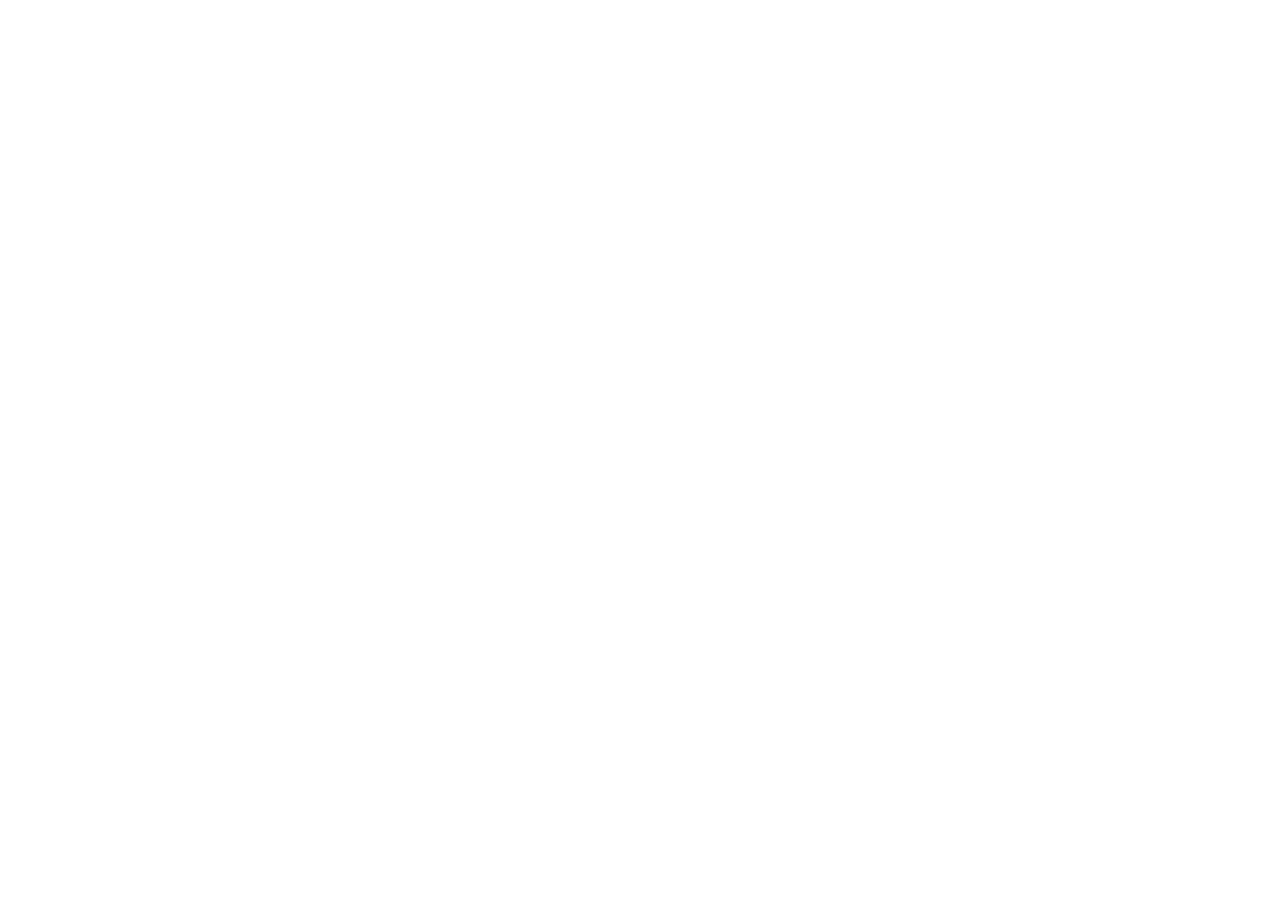
==== index.html @ 8db6cb1d "Criacao do Projeto" ====
<!DOCTYPE html>
<html lang="pt-BR">
  <head>
    <meta charset="UTF-8" />
    <meta name="viewport" content="width=device-width, initial-scale=1.0" />
    <link rel="stylesheet" href="/css/style.css" />
    <title>Telas - Clima HTML CSS</title>
  </head>
  <body>
    <main class="telas container">
      <h1>Telas</h1>
        <ul class="telas__galeria">
            <li><a href="ensolarado.html">Ensolarado</a></li>
            <li><a href="parcialmente-nublado.html">Parcialmente nublado</a></li>
            <li><a href="neve.html">Neve</a></li>
            <li><a href="chuva.html">Chuva</a></li>
            <li><a href="neblina.html">Neblina</a></li>
            <li><a href="tempestade.html">Tempestade</a></li>
        </ul>

    </main>
  </body>
</html>
---- css/style.css ----
@import url("https://fonts.googleapis.com/css2?family=Nunito:wght@400;600;700&display=swap");

:root {
  --bg-ensolarado: #01b8df;
  --bg-parciamente-nublado: #ffa218;
  --bg-neve: #6cb4d9;
  --bg-chuva: #013e6e;
  --bg-nublado: #19b38a;
  --bg-tempestade: #796f9f;
  --container-width: 86.5%;
}

* {
  margin: 0;
  padding: 0;
  box-sizing: border-box;
  color: #fff;
  font-family: "Nunito", sans-serif;
}

body {
  height: 100vh;
  display: flex;
  flex-direction: column;
  justify-content: space-between;
}

ul {
  list-style: none;
}

.container {
  width: var(--container-width);
  margin-inline: auto;
}

.telas {
  height: 100vh;
  display: flex;
  flex-direction: column;
  align-items: center;
  justify-content: center;
  gap: 40px;
}

.telas__galeria {
  display: flex;
  gap: 40px;
}

.bg--ensolarado {
  background-color: var(--bg-ensolarado);
}

.cabecalho,
.principal,
.previsoes {
  padding: 1em;
  display: flex;
  justify-content: center;
  align-items: center;
}

.cabecalho {
  justify-content: space-between;
}

.cabecalho__titulo {
  font-weight: 600;
}

.cabecalho__icone {
  height: 22px;
}

.principal {
  flex-direction: column;
  align-items: center;
}

.principal__condicao {
  font-size: 16px;
  font-weight: 400;
}

.principal__imagem-condicao {
  width: 200px;
}

.principal__temperatura {
  font-size: 72px;
  font-weight: 700;
}

.previsoes__lista {
  width: 100%;
}

.previsoes__item {
  margin-bottom: 10px;
  display: flex;
  justify-content: space-between;
}

.previsoes__icone {
  width: 22px;
  margin-right: 10px;
}

.previsoes__dia {
  margin-right: auto;
  font-size: 22px;
}

.previsoes__minimo-maxima {
  font-size: 22px;
  font-weight: 700;
}
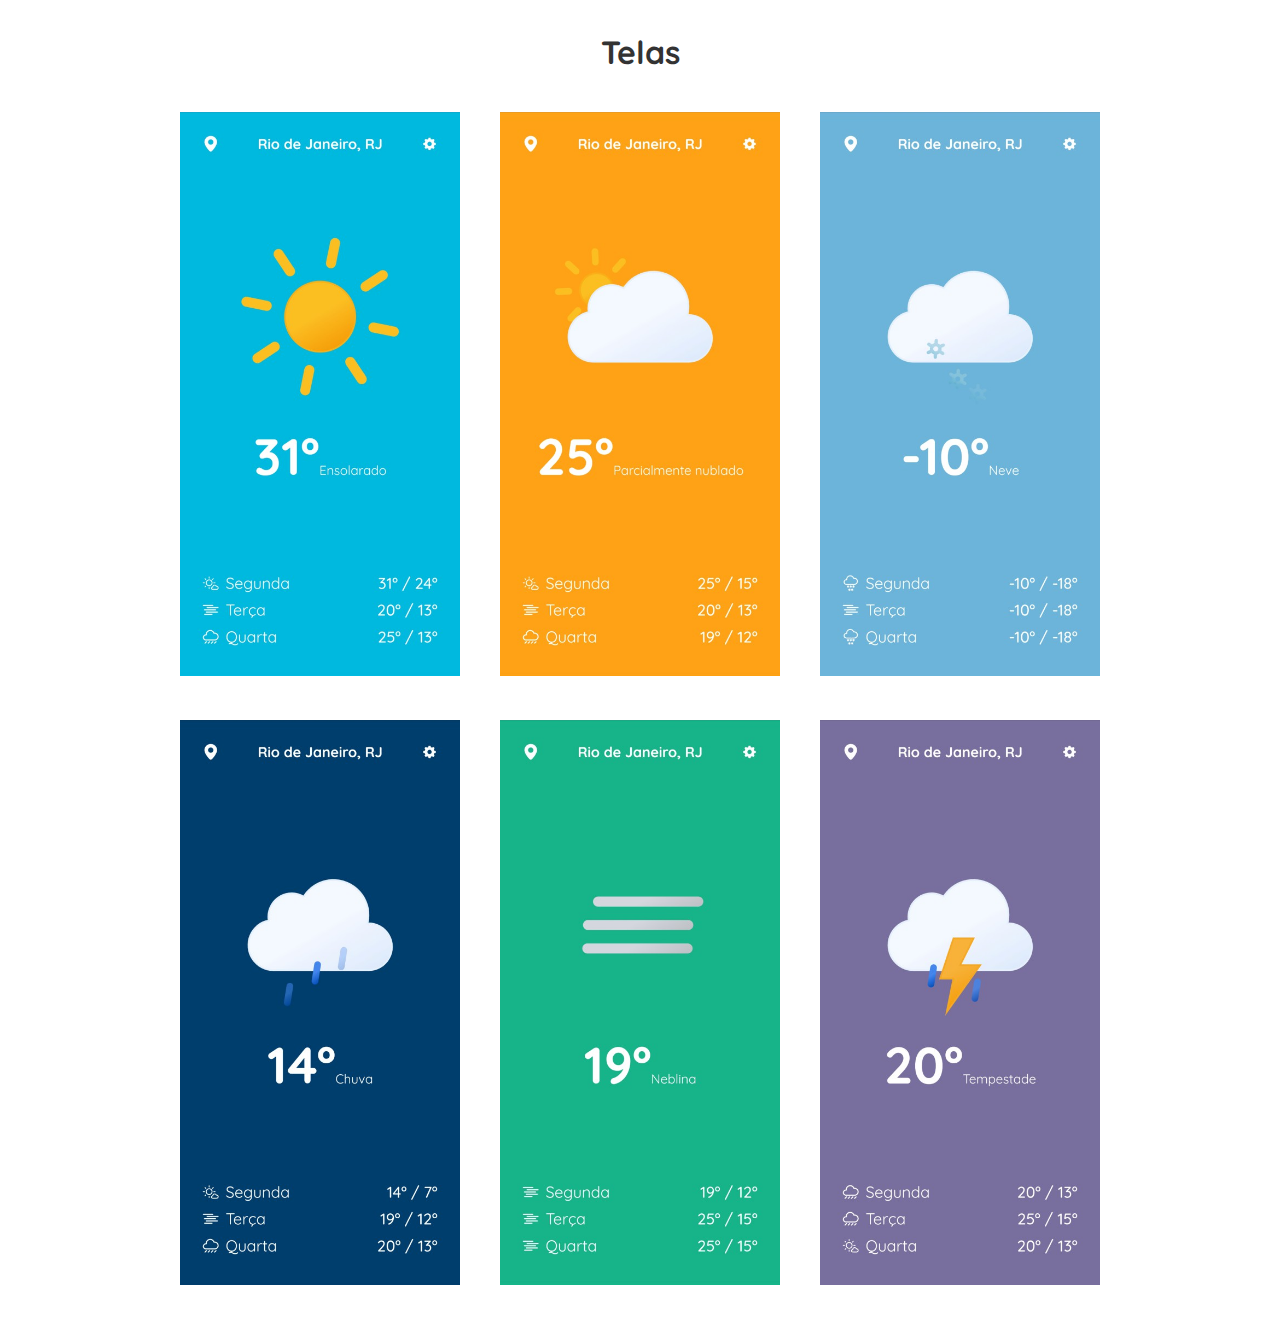
==== commit e2c5ebe6: "Adicionando Imagens das Telas na Pagina Principal" ====
--- a/index.html
+++ b/index.html
@@ -10,12 +10,12 @@
     <main class="telas container">
       <h1>Telas</h1>
         <ul class="telas__galeria">
-            <li><a href="ensolarado.html">Ensolarado</a></li>
-            <li><a href="parcialmente-nublado.html">Parcialmente nublado</a></li>
-            <li><a href="neve.html">Neve</a></li>
-            <li><a href="chuva.html">Chuva</a></li>
-            <li><a href="neblina.html">Neblina</a></li>
-            <li><a href="tempestade.html">Tempestade</a></li>
+            <li><a href="ensolarado.html"><img src="/imagens/tela-ensolarado.jpg" alt=""></a></li>
+            <li><a href="parcialmente-nublado.html"><img src="/imagens/tela-parcialmente-nublado.jpg" alt=""></a></li>
+            <li><a href="neve.html"><img src="/imagens/tela-neve.jpg" alt=""></a></li>
+            <li><a href="chuva.html"><img src="/imagens/tela-chuva.jpg" alt=""></a></li>
+            <li><a href="neblina.html"><img src="/imagens/tela-neblina.jpg" alt=""></a></li>
+            <li><a href="tempestade.html"><img src="/imagens/tela-tempestade.jpg" alt=""></a></li>
         </ul>
 
     </main>
--- a/css/style.css
+++ b/css/style.css
@@ -1,11 +1,11 @@
-@import url("https://fonts.googleapis.com/css2?family=Nunito:wght@400;600;700&display=swap");
+@import url("https://fonts.googleapis.com/css2?family=Quicksand:wght@300;400;500;700&display=swap");
 
 :root {
   --bg-ensolarado: #01b8df;
   --bg-parciamente-nublado: #ffa218;
   --bg-neve: #6cb4d9;
   --bg-chuva: #013e6e;
-  --bg-nublado: #19b38a;
+  --bg-neblina: #19b38a;
   --bg-tempestade: #796f9f;
   --container-width: 86.5%;
 }
@@ -15,7 +15,7 @@
   padding: 0;
   box-sizing: border-box;
   color: #fff;
-  font-family: "Nunito", sans-serif;
+  font-family: "Quicksand", sans-serif;
 }
 
 body {
@@ -35,7 +35,7 @@
 }
 
 .telas {
-  height: 100vh;
+  padding: 2em;
   display: flex;
   flex-direction: column;
   align-items: center;
@@ -43,19 +43,53 @@
   gap: 40px;
 }
 
+.telas * {
+  color: #333;
+}
+
 .telas__galeria {
   display: flex;
+  justify-content: center;
+  flex-wrap: wrap;
   gap: 40px;
+}
+
+.telas__galeria li {
+  flex: 0 0 280px;
+}
+
+.telas__galeria img {
+  max-width: 100%;
 }
 
 .bg--ensolarado {
   background-color: var(--bg-ensolarado);
 }
 
+.bg--parcialmente-nublado {
+  background-color: var(--bg-parciamente-nublado);
+}
+
+.bg--neve {
+  background-color: var(--bg-neve);
+}
+
+.bg--chuva {
+  background-color: var(--bg-chuva);
+}
+
+.bg--neblina {
+  background-color: var(--bg-neblina);
+}
+
+.bg--tempestade {
+  background-color: var(--bg-tempestade);
+}
+
 .cabecalho,
 .principal,
 .previsoes {
-  padding: 1em;
+  padding: 2em;
   display: flex;
   justify-content: center;
   align-items: center;
@@ -66,6 +100,7 @@
 }
 
 .cabecalho__titulo {
+  font-size: 20px;
   font-weight: 600;
 }
 
@@ -79,12 +114,13 @@
 }
 
 .principal__condicao {
-  font-size: 16px;
+  font-size: 18px;
   font-weight: 400;
 }
 
 .principal__imagem-condicao {
-  width: 200px;
+  margin-top: -40px;
+  width: 300px;
 }
 
 .principal__temperatura {
@@ -109,10 +145,11 @@
 
 .previsoes__dia {
   margin-right: auto;
+  font-weight: 400;
   font-size: 22px;
 }
 
 .previsoes__minimo-maxima {
   font-size: 22px;
-  font-weight: 700;
+  font-weight: 500;
 }
